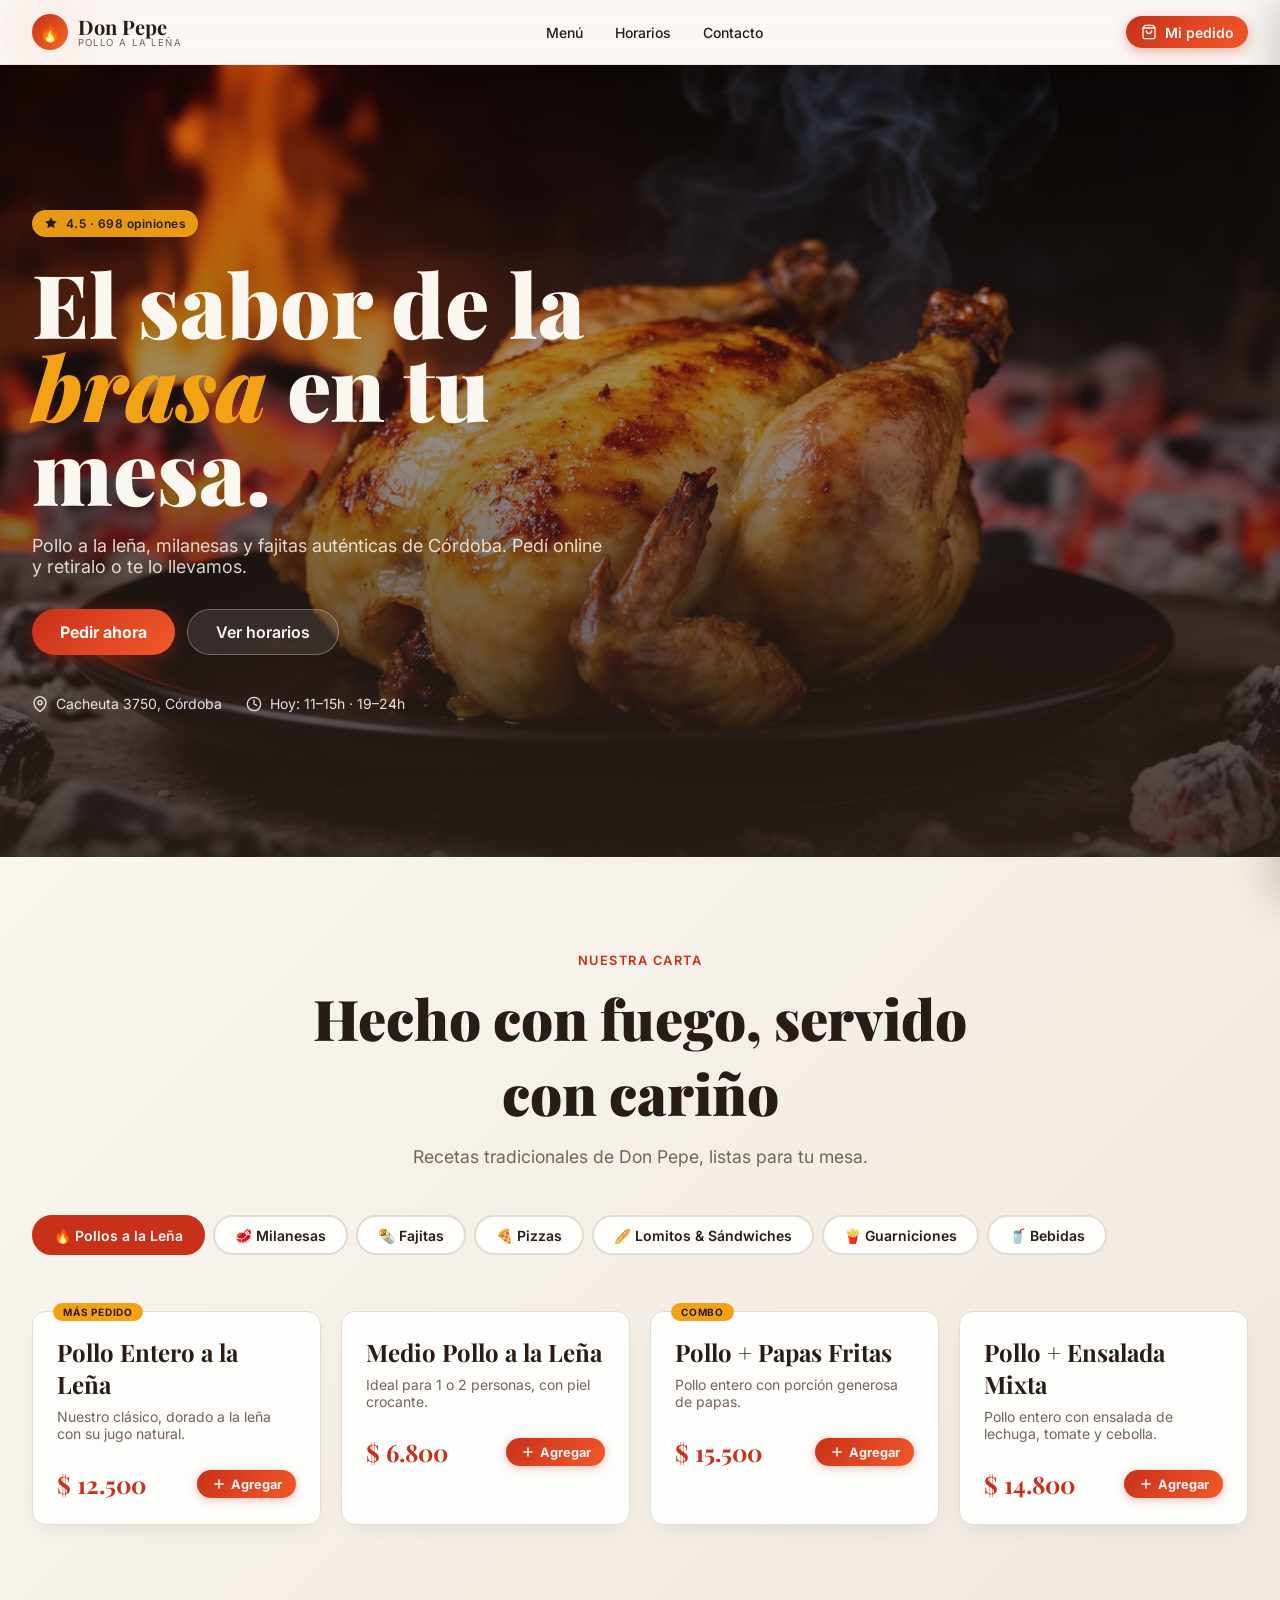
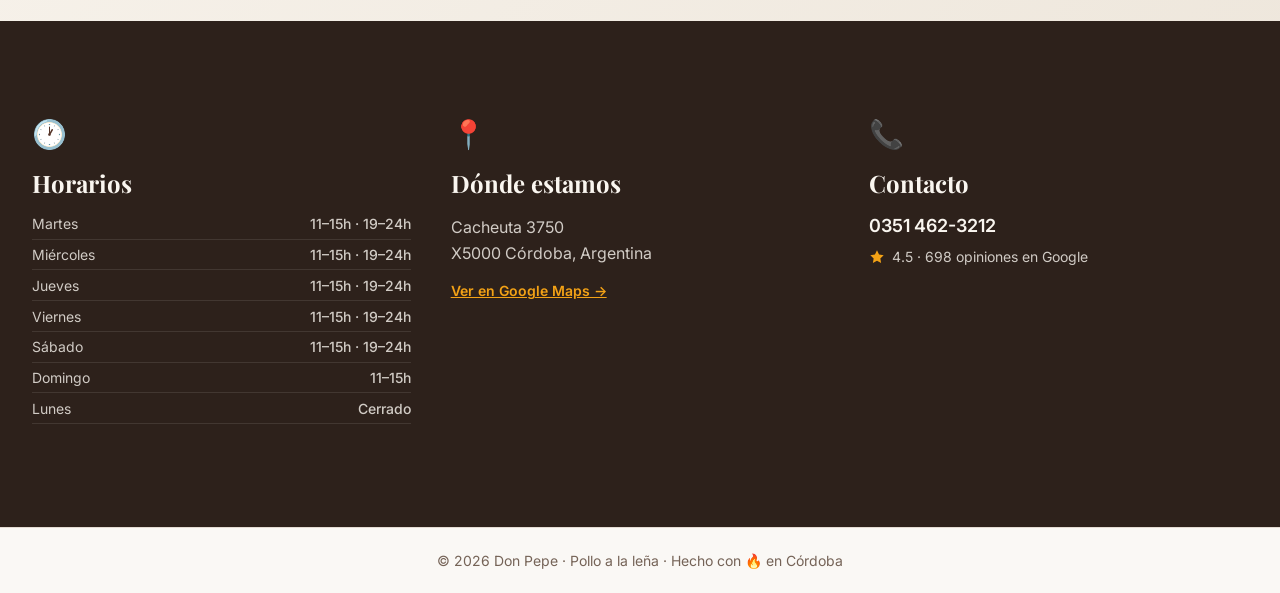
==== app.html @ 8cab5c5e "MVP Co-authored-by: Copilot <copilot@github.com>" ====
<!doctype html>
<html lang="es">
<head>
  <meta charset="UTF-8" />
  <meta name="viewport" content="width=device-width, initial-scale=1.0" />
  <title>Don Pepe — Pollo a la Leña en Córdoba | Pedí Online</title>
  <meta name="description" content="Pedí online en Don Pepe: pollo a la leña, milanesas, fajitas y pizzas en Córdoba. Retiro en local o delivery. Cacheuta 3750." />
  <meta property="og:title" content="Don Pepe — Pollo a la Leña en Córdoba" />
  <meta property="og:description" content="Pedí online: pollo a la leña, milanesas, fajitas y más. Retiro o delivery." />
  <meta property="og:type" content="website" />
  <link rel="preconnect" href="https://fonts.googleapis.com" />
  <link rel="preconnect" href="https://fonts.gstatic.com" crossorigin />
  <link href="https://fonts.googleapis.com/css2?family=Playfair+Display:ital,wght@0,700;0,900;1,700;1,900&family=Inter:wght@400;500;600;700&display=swap" rel="stylesheet" />
  <link rel="stylesheet" href="styles.css" />
</head>
<body>

  <!-- ═══════════════════════════ HEADER ═══════════════════════════ -->
  <header id="header">
    <div class="container header-inner">
      <a href="#inicio" class="logo-link">
        <div class="logo-icon">🔥</div>
        <div class="logo-text">
          <p>Don Pepe</p>
          <p>Pollo a la leña</p>
        </div>
      </a>
      <nav class="header-nav">
        <a href="#menu">Menú</a>
        <a href="#info">Horarios</a>
        <a href="#contacto">Contacto</a>
      </nav>
      <button class="btn-cart" id="btn-open-cart" aria-label="Abrir carrito">
        <svg xmlns="http://www.w3.org/2000/svg" viewBox="0 0 24 24" fill="none" stroke="currentColor" stroke-width="2" stroke-linecap="round" stroke-linejoin="round">
          <path d="M6 2 3 6v14a2 2 0 0 0 2 2h14a2 2 0 0 0 2-2V6l-3-4z"/><line x1="3" y1="6" x2="21" y2="6"/><path d="M16 10a4 4 0 0 1-8 0"/>
        </svg>
        <span class="btn-label">Mi pedido</span>
        <span class="cart-badge" id="cart-badge">0</span>
      </button>
    </div>
  </header>

  <!-- ═══════════════════════════ HERO ═══════════════════════════ -->
  <section id="inicio">
    <div class="hero-bg">
      <img src="src/assets/hero-pollo.jpg" alt="Pollo a la leña dorado de Don Pepe" />
      <div class="hero-overlay"></div>
    </div>
    <div class="hero-content container">
      <div class="hero-inner">
        <span class="hero-badge">
          <svg xmlns="http://www.w3.org/2000/svg" viewBox="0 0 24 24" fill="currentColor" style="width:0.875rem;height:0.875rem"><path d="M12 2l3.09 6.26L22 9.27l-5 4.87 1.18 6.88L12 17.77l-6.18 3.25L7 14.14 2 9.27l6.91-1.01L12 2z"/></svg>
          4.5 · 698 opiniones
        </span>
        <h1 class="hero-title">El sabor de la <em>brasa</em> en tu mesa.</h1>
        <p class="hero-desc">Pollo a la leña, milanesas y fajitas auténticas de Córdoba. Pedí online y retiralo o te lo llevamos.</p>
        <div class="hero-btns">
          <a href="#menu" class="btn-ember">Pedir ahora</a>
          <a href="#info" class="btn-outline-cream">Ver horarios</a>
        </div>
        <div class="hero-meta">
          <span>
            <svg xmlns="http://www.w3.org/2000/svg" viewBox="0 0 24 24" fill="none" stroke="currentColor" stroke-width="2" stroke-linecap="round" stroke-linejoin="round"><path d="M21 10c0 7-9 13-9 13s-9-6-9-13a9 9 0 0 1 18 0z"/><circle cx="12" cy="10" r="3"/></svg>
            Cacheuta 3750, Córdoba
          </span>
          <span>
            <svg xmlns="http://www.w3.org/2000/svg" viewBox="0 0 24 24" fill="none" stroke="currentColor" stroke-width="2" stroke-linecap="round" stroke-linejoin="round"><circle cx="12" cy="12" r="10"/><polyline points="12 6 12 12 16 14"/></svg>
            Hoy: 11–15h · 19–24h
          </span>
        </div>
      </div>
    </div>
  </section>

  <!-- ═══════════════════════════ MENU ═══════════════════════════ -->
  <section id="menu">
    <div class="container">
      <div class="menu-header">
        <p class="section-label">Nuestra carta</p>
        <h2 class="section-title">Hecho con fuego, servido con cariño</h2>
        <p class="section-subtitle">Recetas tradicionales de Don Pepe, listas para tu mesa.</p>
      </div>
      <div class="tabs-wrapper" id="category-tabs"></div>
      <div class="menu-grid" id="menu-grid"></div>
    </div>
  </section>

  <!-- ═══════════════════════════ INFO ═══════════════════════════ -->
  <section id="info">
    <div class="container">
      <div class="info-grid">
        <div>
          <div class="info-icon">🕐</div>
          <h3 class="info-title">Horarios</h3>
          <ul class="schedule-list">
            <li><span>Martes</span><span>11–15h · 19–24h</span></li>
            <li><span>Miércoles</span><span>11–15h · 19–24h</span></li>
            <li><span>Jueves</span><span>11–15h · 19–24h</span></li>
            <li><span>Viernes</span><span>11–15h · 19–24h</span></li>
            <li><span>Sábado</span><span>11–15h · 19–24h</span></li>
            <li><span>Domingo</span><span>11–15h</span></li>
            <li><span>Lunes</span><span>Cerrado</span></li>
          </ul>
        </div>
        <div>
          <div class="info-icon">📍</div>
          <h3 class="info-title">Dónde estamos</h3>
          <p class="info-address">Cacheuta 3750<br>X5000 Córdoba, Argentina</p>
          <a href="https://maps.google.com/?q=Cacheuta+3750+Córdoba" target="_blank" rel="noopener" class="link-mustard">
            Ver en Google Maps →
          </a>
        </div>
        <div id="contacto">
          <div class="info-icon">📞</div>
          <h3 class="info-title">Contacto</h3>
          <a href="tel:+543514623212" class="info-phone">0351 462-3212</a>
          <div class="info-rating">
            <svg xmlns="http://www.w3.org/2000/svg" viewBox="0 0 24 24"><path d="M12 2l3.09 6.26L22 9.27l-5 4.87 1.18 6.88L12 17.77l-6.18 3.25L7 14.14 2 9.27l6.91-1.01L12 2z"/></svg>
            4.5 · 698 opiniones en Google
          </div>
        </div>
      </div>
    </div>
  </section>

  <footer>
    © <span id="footer-year"></span> Don Pepe · Pollo a la leña · Hecho con 🔥 en Córdoba
  </footer>

  <!-- ═══════════════════════════ CART DRAWER ═══════════════════════════ -->
  <div class="drawer-overlay" id="drawer-overlay"></div>
  <aside class="drawer" id="cart-drawer" role="dialog" aria-modal="true" aria-label="Tu pedido">
    <div class="drawer-header">
      <div class="drawer-title">
        <svg xmlns="http://www.w3.org/2000/svg" viewBox="0 0 24 24" fill="none" stroke="currentColor" stroke-width="2" stroke-linecap="round" stroke-linejoin="round">
          <path d="M6 2 3 6v14a2 2 0 0 0 2 2h14a2 2 0 0 0 2-2V6l-3-4z"/><line x1="3" y1="6" x2="21" y2="6"/><path d="M16 10a4 4 0 0 1-8 0"/>
        </svg>
        Tu pedido
        <span class="count-label" id="drawer-count"></span>
      </div>
      <button class="btn-close" id="btn-close-cart" aria-label="Cerrar">
        <svg xmlns="http://www.w3.org/2000/svg" viewBox="0 0 24 24" fill="none" stroke="currentColor" stroke-width="2" stroke-linecap="round" stroke-linejoin="round">
          <line x1="18" y1="6" x2="6" y2="18"/><line x1="6" y1="6" x2="18" y2="18"/>
        </svg>
      </button>
    </div>

    <div class="drawer-body" id="drawer-body">
      <!-- renderizado por app.js -->
    </div>

    <div class="drawer-footer" id="drawer-footer" style="display:none">
      <div class="totals">
        <div class="total-row" id="row-subtotal"><span>Subtotal</span><span id="val-subtotal"></span></div>
        <div class="total-row muted" id="row-delivery" style="display:none"><span>Envío</span><span id="val-delivery"></span></div>
        <hr class="total-divider" />
        <div class="total-final"><span>Total</span><span id="val-total"></span></div>
      </div>
      <button class="btn-whatsapp" id="btn-send">
        <svg xmlns="http://www.w3.org/2000/svg" viewBox="0 0 24 24" fill="none" stroke="currentColor" stroke-width="2" stroke-linecap="round" stroke-linejoin="round">
          <path d="M21 15a2 2 0 0 1-2 2H7l-4 4V5a2 2 0 0 1 2-2h14a2 2 0 0 1 2 2z"/>
        </svg>
        Enviar pedido por WhatsApp
      </button>
      <button class="btn-clear" id="btn-clear">Vaciar carrito</button>
    </div>
  </aside>

  <!-- ═══════════════════════════ TOASTS ═══════════════════════════ -->
  <div id="toast-container" aria-live="polite"></div>

  <script src="app.js"></script>
</body>
</html>
---- styles.css ----
/* ── Variables del sistema de diseño ── */
:root {
  --bg:           hsl(36 33% 97%);
  --fg:           hsl(20 30% 12%);
  --card:         hsl(36 40% 99%);
  --primary:      hsl(8 78% 44%);
  --primary-fg:   hsl(36 40% 98%);
  --primary-glow: hsl(14 90% 56%);
  --secondary:    hsl(36 45% 92%);
  --muted:        hsl(36 25% 93%);
  --muted-fg:     hsl(25 15% 40%);
  --accent:       hsl(38 90% 52%);
  --accent-fg:    hsl(20 40% 12%);
  --border:       hsl(30 25% 86%);
  --destructive:  hsl(0 75% 50%);
  --charcoal:     hsl(20 25% 14%);
  --ember:        hsl(14 90% 56%);
  --cream:        hsl(36 50% 96%);
  --mustard:      hsl(38 90% 52%);
  --radius:       0.85rem;
  --transition:   all 0.3s cubic-bezier(0.4, 0, 0.2, 1);
  --shadow-card:  0 8px 24px -12px hsl(20 30% 12% / 0.15);
  --shadow-warm:  0 20px 50px -20px hsl(8 78% 44% / 0.35);
  --shadow-glow:  0 0 60px hsl(14 90% 56% / 0.45);
}

/* ── Reset ── */
*, *::before, *::after { box-sizing: border-box; margin: 0; padding: 0; }
html { scroll-behavior: smooth; }
body {
  font-family: 'Inter', system-ui, sans-serif;
  background: var(--bg);
  color: var(--fg);
  min-height: 100svh;
  display: flex;
  flex-direction: column;
}
a { color: inherit; text-decoration: none; }
button { cursor: pointer; border: none; background: none; font: inherit; }
ul { list-style: none; }
img { display: block; max-width: 100%; }
input, textarea, select {
  font: inherit;
  background: var(--bg);
  border: 1px solid var(--border);
  border-radius: calc(var(--radius) - 2px);
  padding: 0.5rem 0.75rem;
  width: 100%;
  transition: var(--transition);
  color: var(--fg);
}
input:focus, textarea:focus { outline: 2px solid var(--primary); outline-offset: 1px; }
svg { vertical-align: middle; }

/* ── Layout container ── */
.container {
  width: 100%;
  max-width: 1400px;
  margin-inline: auto;
  padding-inline: 2rem;
}
@media (max-width: 640px) { .container { padding-inline: 1rem; } }


/* ════════════════════════════════════
   HEADER
════════════════════════════════════ */
#header {
  position: sticky;
  top: 0;
  z-index: 40;
  backdrop-filter: blur(12px);
  background: hsl(36 33% 97% / 0.82);
  border-bottom: 1px solid hsl(30 25% 86% / 0.6);
}
.header-inner {
  display: flex;
  align-items: center;
  justify-content: space-between;
  height: 4rem;
}
.logo-link {
  display: flex;
  align-items: center;
  gap: 0.6rem;
}
.logo-icon {
  width: 2.25rem;
  height: 2.25rem;
  border-radius: 50%;
  background: linear-gradient(135deg, var(--primary), hsl(20 90% 55%));
  display: grid;
  place-items: center;
  box-shadow: var(--shadow-glow);
  font-size: 1.1rem;
  color: var(--primary-fg);
}
.logo-text p:first-child {
  font-family: 'Playfair Display', Georgia, serif;
  font-size: 1.25rem;
  font-weight: 700;
  line-height: 1;
}
.logo-text p:last-child {
  font-size: 0.6rem;
  text-transform: uppercase;
  letter-spacing: 0.15em;
  color: var(--muted-fg);
}
.header-nav {
  display: flex;
  align-items: center;
  gap: 2rem;
  font-size: 0.875rem;
  font-weight: 500;
}
.header-nav a { transition: var(--transition); }
.header-nav a:hover { color: var(--primary); }
@media (max-width: 768px) { .header-nav { display: none; } }

.btn-cart {
  display: flex;
  align-items: center;
  gap: 0.5rem;
  background: linear-gradient(135deg, var(--primary), var(--ember));
  color: var(--primary-fg);
  padding: 0.45rem 0.9rem;
  border-radius: 999px;
  font-size: 0.875rem;
  font-weight: 600;
  position: relative;
  transition: var(--transition);
  box-shadow: 0 4px 14px hsl(8 78% 44% / 0.35);
}
.btn-cart:hover { filter: brightness(1.1); transform: translateY(-1px); }
.btn-cart svg { width: 1rem; height: 1rem; }
@media (max-width: 640px) { .btn-cart .btn-label { display: none; } }

.cart-badge {
  position: absolute;
  top: -4px;
  right: -4px;
  width: 1.25rem;
  height: 1.25rem;
  border-radius: 50%;
  background: var(--accent);
  color: var(--accent-fg);
  font-size: 0.7rem;
  font-weight: 700;
  display: none;
  place-items: center;
}
.cart-badge.visible { display: grid; }


/* ════════════════════════════════════
   HERO
════════════════════════════════════ */
#inicio {
  position: relative;
  overflow: hidden;
}
.hero-bg {
  position: absolute;
  inset: 0;
}
.hero-bg img {
  width: 100%;
  height: 100%;
  object-fit: cover;
  animation: flicker 8s ease-in-out infinite;
}
.hero-overlay {
  position: absolute;
  inset: 0;
  background: linear-gradient(180deg, hsl(20 25% 14% / 0.2), hsl(20 25% 14% / 0.85));
}
.hero-content {
  position: relative;
  min-height: 88svh;
  display: flex;
  flex-direction: column;
  justify-content: center;
  padding-block: 5rem;
}
.hero-inner {
  max-width: 42rem;
  animation: floatUp 0.8s ease both;
}
.hero-badge {
  display: inline-flex;
  align-items: center;
  gap: 0.5rem;
  padding: 0.375rem 0.75rem;
  border-radius: 999px;
  background: hsl(38 90% 52% / 0.95);
  color: var(--accent-fg);
  font-size: 0.75rem;
  font-weight: 600;
  letter-spacing: 0.04em;
  margin-bottom: 1.5rem;
}
.hero-title {
  font-family: 'Playfair Display', Georgia, serif;
  font-size: clamp(2.8rem, 8vw, 5.5rem);
  font-weight: 900;
  color: var(--cream);
  line-height: 0.95;
  margin-bottom: 1.5rem;
}
.hero-title em { color: var(--mustard); font-style: italic; }
.hero-desc {
  font-size: 1.125rem;
  color: hsl(36 50% 96% / 0.85);
  margin-bottom: 2rem;
  max-width: 36rem;
}
.hero-btns {
  display: flex;
  flex-wrap: wrap;
  gap: 0.75rem;
  margin-bottom: 2.5rem;
}
.hero-meta {
  display: flex;
  flex-wrap: wrap;
  gap: 1.5rem;
  font-size: 0.875rem;
  color: hsl(36 50% 96% / 0.9);
}
.hero-meta span { display: flex; align-items: center; gap: 0.5rem; }
.hero-meta svg { width: 1rem; height: 1rem; flex-shrink: 0; }

/* Botones hero */
.btn-ember {
  display: inline-flex;
  align-items: center;
  gap: 0.4rem;
  background: linear-gradient(135deg, var(--primary), var(--ember));
  color: var(--primary-fg);
  padding: 0.75rem 1.75rem;
  border-radius: 999px;
  font-weight: 700;
  font-size: 1rem;
  transition: var(--transition);
  box-shadow: 0 4px 20px hsl(8 78% 44% / 0.4);
  cursor: pointer;
}
.btn-ember:hover { filter: brightness(1.1); transform: translateY(-2px); }

.btn-outline-cream {
  display: inline-flex;
  align-items: center;
  padding: 0.75rem 1.75rem;
  border-radius: 999px;
  font-weight: 600;
  font-size: 1rem;
  border: 1.5px solid hsl(36 50% 96% / 0.3);
  background: hsl(36 50% 96% / 0.1);
  color: var(--cream);
  backdrop-filter: blur(4px);
  transition: var(--transition);
  cursor: pointer;
}
.btn-outline-cream:hover { background: hsl(36 50% 96% / 0.2); }


/* ════════════════════════════════════
   MENÚ
════════════════════════════════════ */
#menu {
  padding-block: 6rem;
  background: linear-gradient(135deg, var(--cream), hsl(36 35% 90%));
}
.menu-header {
  text-align: center;
  max-width: 42rem;
  margin-inline: auto;
  margin-bottom: 3rem;
}
.section-label {
  color: var(--primary);
  font-weight: 600;
  font-size: 0.8rem;
  text-transform: uppercase;
  letter-spacing: 0.12em;
  margin-bottom: 0.75rem;
}
.section-title {
  font-family: 'Playfair Display', Georgia, serif;
  font-size: clamp(2rem, 5vw, 3.5rem);
  font-weight: 900;
  margin-bottom: 1rem;
}
.section-subtitle { color: var(--muted-fg); font-size: 1.1rem; }

/* Tabs de categorías */
.tabs-wrapper {
  display: flex;
  gap: 0.5rem;
  overflow-x: auto;
  padding-bottom: 1rem;
  margin-bottom: 2.5rem;
  margin-inline: -1rem;
  padding-inline: 1rem;
  scrollbar-width: none;
  -ms-overflow-style: none;
}
.tabs-wrapper::-webkit-scrollbar { display: none; }

.tab-btn {
  flex-shrink: 0;
  padding: 0.6rem 1.25rem;
  border-radius: 999px;
  font-size: 0.875rem;
  font-weight: 600;
  border: 2px solid var(--border);
  background: var(--card);
  color: var(--fg);
  transition: var(--transition);
  white-space: nowrap;
  scroll-snap-align: start;
}
.tab-btn:hover { border-color: hsl(8 78% 44% / 0.4); }
.tab-btn.active {
  background: var(--primary);
  color: var(--primary-fg);
  border-color: var(--primary);
  box-shadow: var(--shadow-warm);
}

/* Grilla de platos */
.menu-grid {
  display: grid;
  grid-template-columns: repeat(auto-fill, minmax(280px, 1fr));
  gap: 1.25rem;
}
.menu-card {
  position: relative;
  background: var(--card);
  border: 1px solid var(--border);
  border-radius: var(--radius);
  padding: 1.5rem;
  box-shadow: var(--shadow-card);
  transition: var(--transition);
  animation: floatUp 0.5s ease both;
}
.menu-card:hover {
  box-shadow: var(--shadow-warm);
  transform: translateY(-2px);
}
.menu-card:hover .card-title { color: var(--primary); }

.card-badge {
  position: absolute;
  top: -0.6rem;
  left: 1.25rem;
  padding: 0.2rem 0.625rem;
  background: var(--accent);
  color: var(--accent-fg);
  font-size: 0.625rem;
  font-weight: 700;
  text-transform: uppercase;
  letter-spacing: 0.08em;
  border-radius: 999px;
}
.card-title {
  font-family: 'Playfair Display', Georgia, serif;
  font-size: 1.5rem;
  font-weight: 700;
  margin-bottom: 0.5rem;
  transition: var(--transition);
}
.card-desc {
  font-size: 0.875rem;
  color: var(--muted-fg);
  margin-bottom: 1.25rem;
  min-height: 2.5rem;
}
.card-footer {
  display: flex;
  align-items: center;
  justify-content: space-between;
}
.card-price {
  font-family: 'Playfair Display', Georgia, serif;
  font-size: 1.5rem;
  font-weight: 700;
  color: var(--primary);
}
.btn-add {
  display: inline-flex;
  align-items: center;
  gap: 0.3rem;
  background: linear-gradient(135deg, var(--primary), var(--ember));
  color: var(--primary-fg);
  padding: 0.4rem 0.9rem;
  border-radius: 999px;
  font-size: 0.8rem;
  font-weight: 700;
  transition: var(--transition);
  box-shadow: 0 2px 10px hsl(8 78% 44% / 0.3);
}
.btn-add:hover { filter: brightness(1.1); transform: scale(1.03); }
.btn-add svg { width: 0.875rem; height: 0.875rem; }


/* ════════════════════════════════════
   INFO / FOOTER
════════════════════════════════════ */
#info {
  padding-block: 6rem;
  background: var(--charcoal);
  color: var(--cream);
}
.info-grid {
  display: grid;
  grid-template-columns: repeat(auto-fit, minmax(220px, 1fr));
  gap: 2.5rem;
}
.info-icon {
  font-size: 1.75rem;
  margin-bottom: 1rem;
  color: var(--mustard);
}
.info-title {
  font-family: 'Playfair Display', Georgia, serif;
  font-size: 1.5rem;
  font-weight: 700;
  margin-bottom: 1rem;
}
.schedule-list li {
  display: flex;
  justify-content: space-between;
  border-bottom: 1px solid hsl(36 50% 96% / 0.1);
  padding-bottom: 0.4rem;
  margin-bottom: 0.4rem;
  font-size: 0.875rem;
  color: hsl(36 50% 96% / 0.8);
}
.schedule-list li span:last-child { font-weight: 500; }
.info-address { color: hsl(36 50% 96% / 0.8); line-height: 1.6; }
.link-mustard {
  display: inline-block;
  margin-top: 1rem;
  color: var(--mustard);
  font-size: 0.875rem;
  font-weight: 600;
  text-decoration: underline;
}
.info-phone {
  font-size: 1.125rem;
  font-weight: 600;
  color: var(--cream);
  display: block;
}
.info-phone:hover { color: var(--mustard); }
.info-rating {
  display: flex;
  align-items: center;
  gap: 0.4rem;
  margin-top: 0.75rem;
  font-size: 0.875rem;
  color: hsl(36 50% 96% / 0.8);
}
.info-rating svg { width: 1rem; height: 1rem; color: var(--mustard); fill: currentColor; }

footer {
  padding-block: 1.5rem;
  text-align: center;
  font-size: 0.875rem;
  color: var(--muted-fg);
  border-top: 1px solid var(--border);
}


/* ════════════════════════════════════
   CART DRAWER
════════════════════════════════════ */
.drawer-overlay {
  position: fixed;
  inset: 0;
  background: hsl(0 0% 0% / 0.45);
  z-index: 50;
  opacity: 0;
  pointer-events: none;
  transition: opacity 0.3s ease;
}
.drawer-overlay.open {
  opacity: 1;
  pointer-events: auto;
}
.drawer {
  position: fixed;
  top: 0;
  right: 0;
  bottom: 0;
  width: min(100vw, 440px);
  background: var(--card);
  z-index: 51;
  display: flex;
  flex-direction: column;
  transform: translateX(100%);
  transition: transform 0.35s cubic-bezier(0.4, 0, 0.2, 1);
  box-shadow: -8px 0 40px hsl(20 30% 12% / 0.2);
}
.drawer.open { transform: translateX(0); }

.drawer-header {
  display: flex;
  align-items: center;
  justify-content: space-between;
  padding: 1rem 1.5rem;
  border-bottom: 1px solid var(--border);
  flex-shrink: 0;
}
.drawer-title {
  font-family: 'Playfair Display', Georgia, serif;
  font-size: 1.5rem;
  font-weight: 700;
  display: flex;
  align-items: center;
  gap: 0.5rem;
}
.drawer-title svg { width: 1.25rem; height: 1.25rem; color: var(--primary); }
.drawer-title .count-label {
  font-family: 'Inter', system-ui, sans-serif;
  font-size: 0.875rem;
  color: var(--muted-fg);
  font-weight: 400;
}
.btn-close {
  width: 2rem;
  height: 2rem;
  border-radius: 50%;
  border: 1px solid var(--border);
  display: grid;
  place-items: center;
  color: var(--muted-fg);
  transition: var(--transition);
}
.btn-close:hover { background: var(--muted); color: var(--fg); }
.btn-close svg { width: 1rem; height: 1rem; }

/* Cuerpo del drawer */
.drawer-body {
  flex: 1;
  overflow-y: auto;
  padding: 1.5rem;
}
.cart-empty {
  display: flex;
  flex-direction: column;
  align-items: center;
  justify-content: center;
  min-height: 200px;
  gap: 0.5rem;
  color: var(--muted-fg);
  text-align: center;
}
.cart-empty svg { width: 3rem; height: 3rem; opacity: 0.3; }
.cart-empty .hint { font-size: 0.875rem; }

.cart-items { display: flex; flex-direction: column; }
.cart-item {
  display: flex;
  gap: 0.75rem;
  padding-block: 1rem;
  border-bottom: 1px solid hsl(30 25% 86% / 0.6);
}
.cart-item-info { flex: 1; }
.cart-item-name { font-weight: 600; line-height: 1.3; }
.cart-item-unit { font-size: 0.875rem; color: var(--primary); font-weight: 700; margin-top: 0.2rem; }
.qty-controls {
  display: flex;
  align-items: center;
  gap: 0.4rem;
  margin-top: 0.5rem;
}
.btn-qty {
  width: 1.75rem;
  height: 1.75rem;
  border-radius: 50%;
  border: 1px solid var(--border);
  display: grid;
  place-items: center;
  color: var(--fg);
  transition: var(--transition);
}
.btn-qty:hover { background: var(--muted); }
.btn-qty svg { width: 0.75rem; height: 0.75rem; }
.qty-val { width: 1.5rem; text-align: center; font-weight: 600; font-size: 0.875rem; }
.btn-remove { color: var(--destructive); margin-left: auto; }
.btn-remove:hover { opacity: 0.7; }
.btn-remove svg { width: 1rem; height: 1rem; }
.cart-item-subtotal { font-weight: 700; white-space: nowrap; align-self: center; }

/* Selector de modalidad */
.form-section { margin-top: 1.5rem; display: flex; flex-direction: column; gap: 1rem; }
.form-label { font-size: 0.875rem; font-weight: 600; margin-bottom: 0.4rem; display: block; }
.mode-grid { display: grid; grid-template-columns: 1fr 1fr; gap: 0.5rem; }
.mode-option {
  border: 2px solid var(--border);
  border-radius: var(--radius);
  padding: 0.75rem;
  cursor: pointer;
  transition: var(--transition);
  user-select: none;
}
.mode-option.active { border-color: var(--primary); background: hsl(8 78% 44% / 0.05); }
.mode-option .mode-title { font-size: 0.875rem; font-weight: 600; }
.mode-option .mode-sub { font-size: 0.75rem; color: var(--muted-fg); margin-top: 0.15rem; }
.field-hidden { display: none; }

/* Pie del drawer */
.drawer-footer {
  border-top: 1px solid var(--border);
  background: hsl(36 25% 93% / 0.3);
  padding: 1rem 1.5rem;
  flex-shrink: 0;
}
.totals { font-size: 0.875rem; margin-bottom: 0.75rem; }
.total-row { display: flex; justify-content: space-between; padding-block: 0.2rem; }
.total-row.muted { color: var(--muted-fg); }
.total-divider { border: none; border-top: 1px solid var(--border); margin-block: 0.4rem; }
.total-final {
  display: flex;
  justify-content: space-between;
  font-family: 'Playfair Display', Georgia, serif;
  font-size: 1.25rem;
  font-weight: 700;
  margin-top: 0.4rem;
}
.total-final span:last-child { color: var(--primary); }

.btn-whatsapp {
  display: flex;
  align-items: center;
  justify-content: center;
  gap: 0.5rem;
  width: 100%;
  background: linear-gradient(135deg, var(--primary), var(--ember));
  color: var(--primary-fg);
  padding: 0.85rem;
  border-radius: 999px;
  font-weight: 700;
  font-size: 1rem;
  margin-top: 0.75rem;
  transition: var(--transition);
  box-shadow: 0 4px 20px hsl(8 78% 44% / 0.35);
}
.btn-whatsapp:hover { filter: brightness(1.1); transform: translateY(-1px); }
.btn-whatsapp svg { width: 1.25rem; height: 1.25rem; }

.btn-clear {
  display: block;
  width: 100%;
  margin-top: 0.5rem;
  font-size: 0.75rem;
  color: var(--muted-fg);
  text-align: center;
  padding: 0.3rem;
  transition: var(--transition);
}
.btn-clear:hover { color: var(--destructive); }


/* ════════════════════════════════════
   TOASTS
════════════════════════════════════ */
#toast-container {
  position: fixed;
  bottom: 1.5rem;
  right: 1.5rem;
  z-index: 100;
  display: flex;
  flex-direction: column;
  gap: 0.5rem;
  pointer-events: none;
}
.toast {
  display: flex;
  align-items: center;
  gap: 0.5rem;
  background: var(--charcoal);
  color: var(--cream);
  padding: 0.75rem 1rem;
  border-radius: var(--radius);
  font-size: 0.875rem;
  font-weight: 500;
  box-shadow: 0 4px 20px hsl(0 0% 0% / 0.3);
  animation: slideIn 0.3s ease both;
  pointer-events: auto;
  max-width: 320px;
}
.toast.error   { background: var(--destructive); }
.toast.success { background: hsl(142 72% 29%); }
.toast svg { width: 1rem; height: 1rem; flex-shrink: 0; }


/* ════════════════════════════════════
   ANIMACIONES
════════════════════════════════════ */
@keyframes floatUp {
  from { opacity: 0; transform: translateY(20px); }
  to   { opacity: 1; transform: translateY(0); }
}
@keyframes flicker {
  0%, 100% { opacity: 1; }
  50%       { opacity: 0.92; }
}
@keyframes slideIn {
  from { opacity: 0; transform: translateX(20px); }
  to   { opacity: 1; transform: translateX(0); }
}
@keyframes fadeOut {
  to { opacity: 0; transform: translateX(20px); }
}
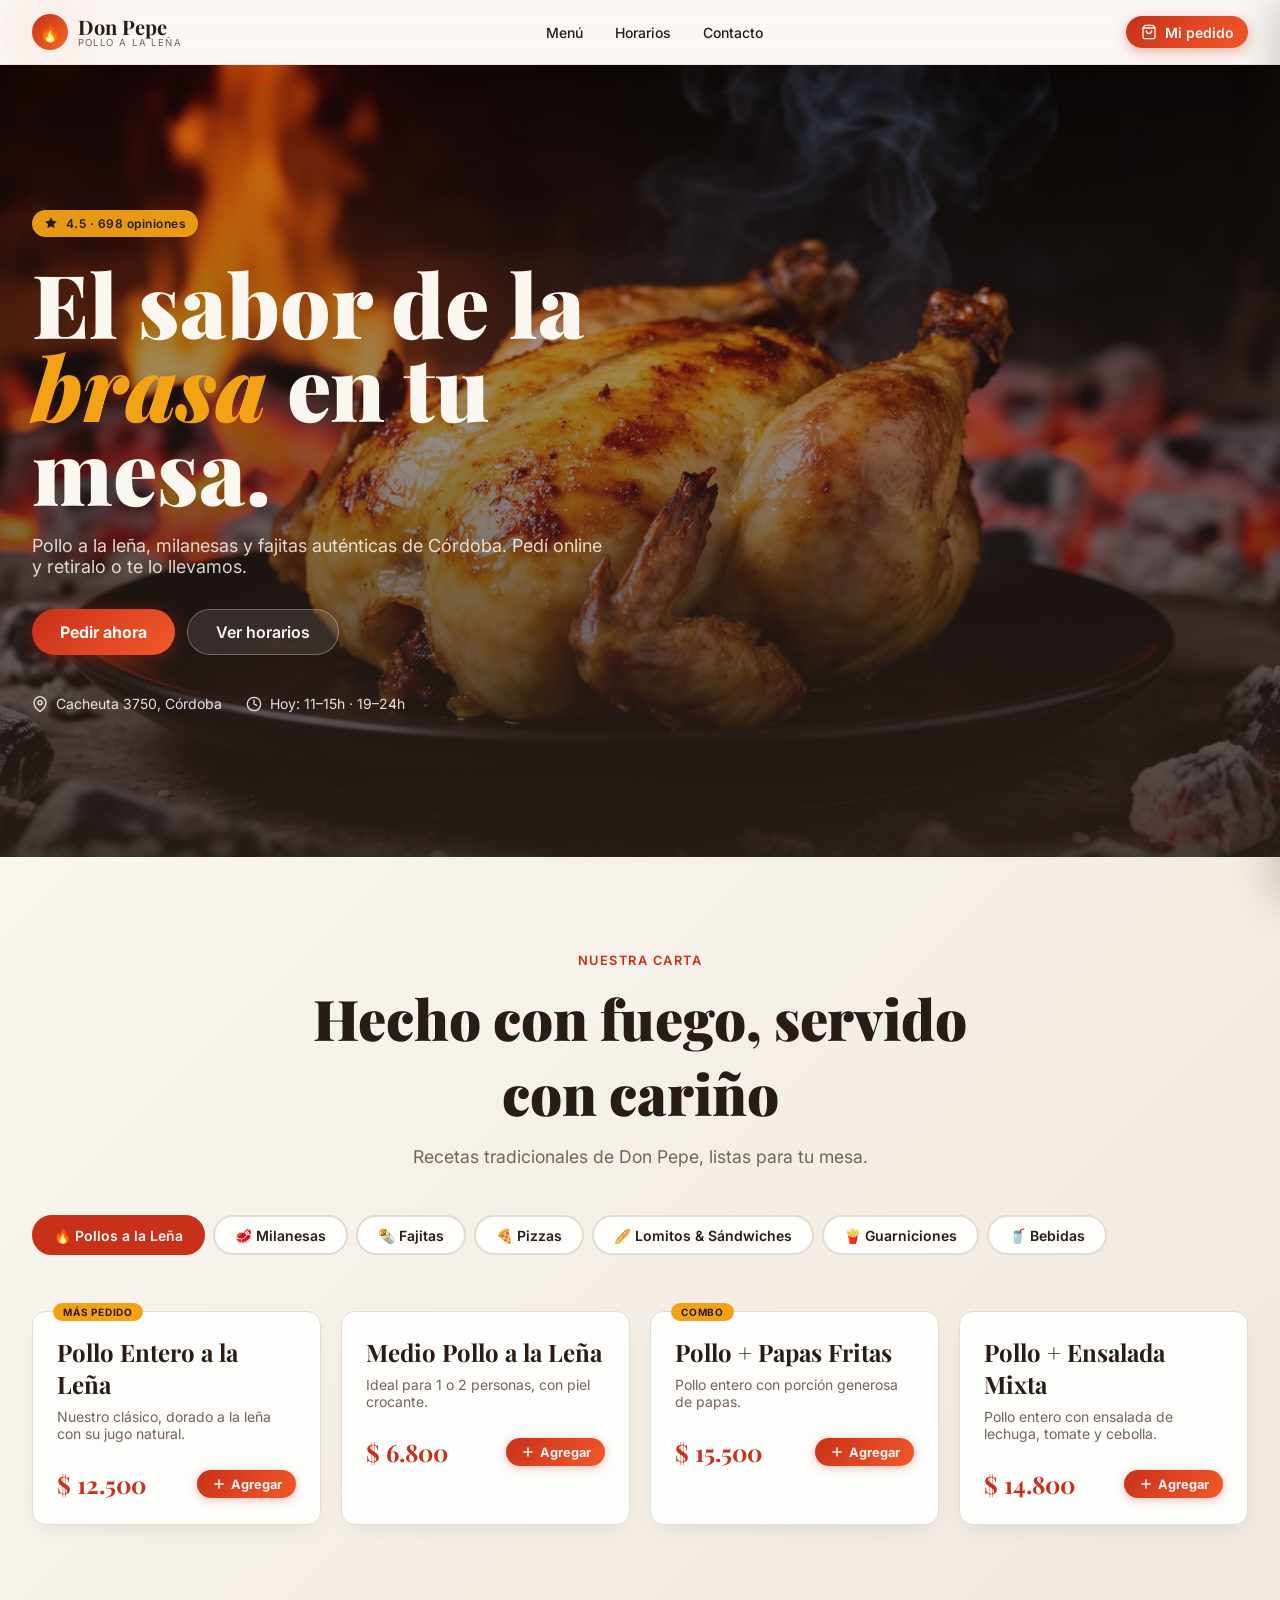
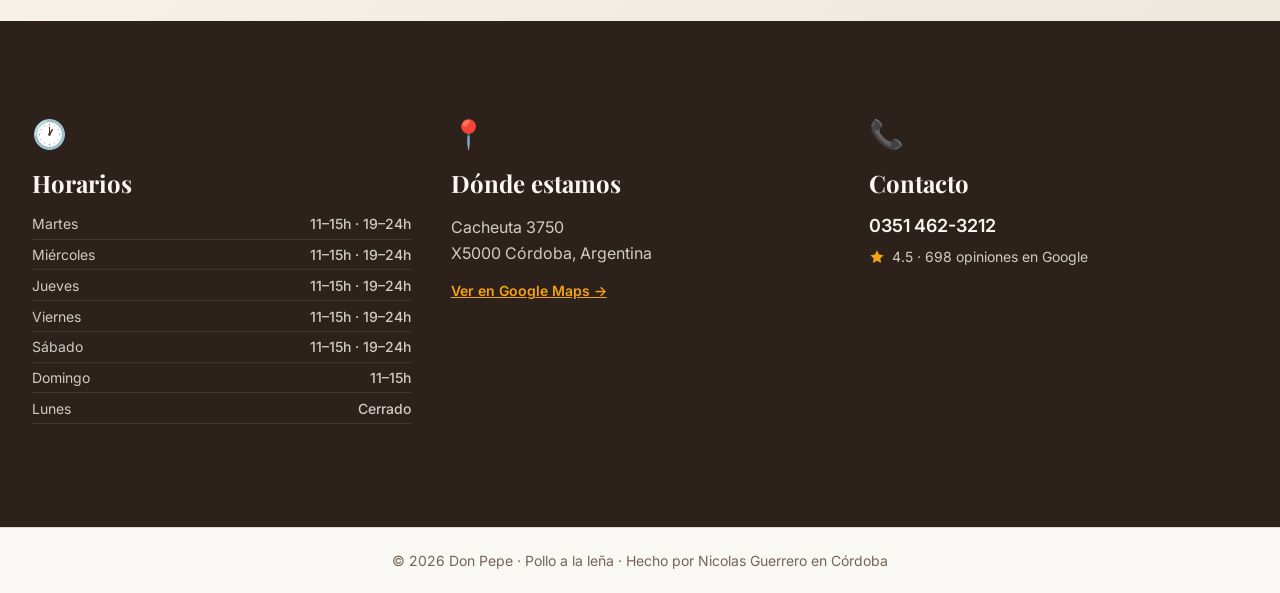
==== commit 8e83c1db: "MVP" ====
--- a/app.html
+++ b/app.html
@@ -124,7 +124,7 @@
   </section>
 
   <footer>
-    © <span id="footer-year"></span> Don Pepe · Pollo a la leña · Hecho con 🔥 en Córdoba
+    © <span id="footer-year"></span> Don Pepe · Pollo a la leña · Hecho por Nicolas Guerrero en Córdoba
   </footer>
 
   <!-- ═══════════════════════════ CART DRAWER ═══════════════════════════ -->
